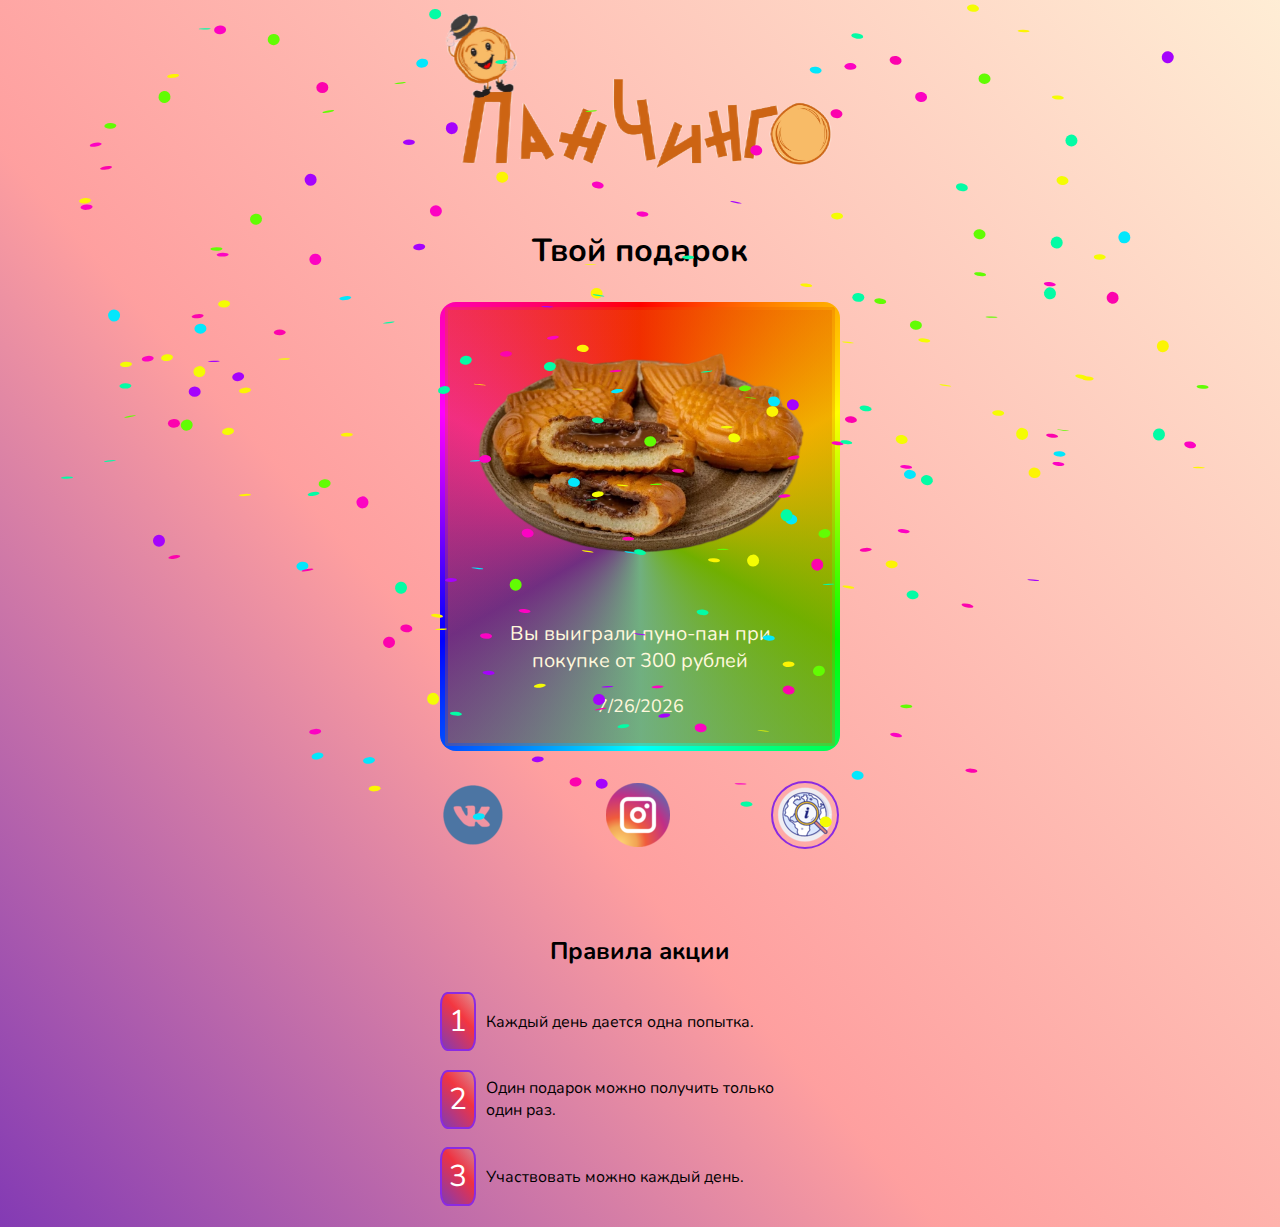
==== panchingo/index.html @ 8d409df4 "add panchingo" ====
<!doctype html><html lang="en"><head><meta charset="UTF-8"/><meta http-equiv="X-UA-Compatible" content="IE=edge"/><meta name="viewport" content="width=device-width,initial-scale=1"/><title>Document</title><link rel="preconnect" href="https://fonts.googleapis.com"><link rel="preconnect" href="https://fonts.gstatic.com" crossorigin><link href="https://fonts.googleapis.com/css2?family=Alegreya+Sans+SC:ital,wght@0,400;0,700;1,500&family=Fredoka+One&family=Hind+Madurai:wght@300;400&family=Montserrat:wght@400;700&family=Nunito&family=Poppins:wght@400;500;700&family=Roboto&display=swap" rel="stylesheet"><script defer="defer" src="bundle.js"></script><link href="main.css" rel="stylesheet"></head><body><div class="wrapper"><div class="headr-banner"><img src="./image/panchingopng.png" class="header-img" alt=""></div><h1 class="title">Твой подарок</h1><div class="surprice-wrapper"><img class="surprice-img" src="./image/panchingopng.png" alt=""><p class="surprice"></p><p class="surprice-data"></p></div><div class="social-block"><a href="https://vk.com/pan_chingo"><img src="./image/icon-vk.png" alt="vk"></a><a href="#"><img src="./image/insta.png" alt="vk"></a><a href="#"><img class="social-internet" src="./image/youtube.png" alt="vk"></a></div><div class="rules"><h2 class="rules-title">Правила акции</h2><ul class="rules-box"><li class="rules-description"><span class="rules-description_number">1</span><p class="rules-description_text">Каждый день дается одна попытка.</p></li><li class="rules-description"><span class="rules-description_number">2</span><p class="rules-description_text">Один подарок можно получить только один раз.</p></li><li class="rules-description"><span class="rules-description_number">3</span><p class="rules-description_text">Участвовать можно каждый день.</p></li></ul></div></div><img class="hiden" src="./image/sosiskavteste.png" alt=""> <img class="hiden" src="./image/panchingo.png" alt=""> <img class="hiden" src="./image/punopan.png" alt=""> <img class="hiden" src="./image/wanga.png" alt=""></body></html>
---- panchingo/main.css ----
body{background:linear-gradient(49deg,#833ab4,rgba(253,29,29,.425) 40%,rgba(252,176,69,.229));font-family:Alegreya Sans SC,sans-serif;font-family:Fredoka One,cursive;font-family:Hind Madurai,sans-serif;font-family:Montserrat,sans-serif;font-family:Nunito,sans-serif;min-height:1vh}.wrapper{margin:0 auto;max-width:500px}._container{margin:0 auto;max-width:1460px}.header-img{width:100%}.title{text-align:center}.surprice-wrapper{background:radial-gradient(circle at 100% 100%,rgba(227,94,0,.29) 0,rgba(227,94,0,.29) 3px,transparent 0) 0 0/8px 8px no-repeat,radial-gradient(circle at 0 100%,rgba(227,94,0,.29) 0,rgba(227,94,0,.29) 3px,transparent 0) 100% 0/8px 8px no-repeat,radial-gradient(circle at 100% 0,rgba(227,94,0,.29) 0,rgba(227,94,0,.29) 3px,transparent 0) 0 100%/8px 8px no-repeat,radial-gradient(circle at 0 0,rgba(227,94,0,.29) 0,rgba(227,94,0,.29) 3px,transparent 0) 100% 100%/8px 8px no-repeat,linear-gradient(rgba(227,94,0,.29),rgba(227,94,0,.29)) 50% 50%/calc(100% - 10px) calc(100% - 16px) no-repeat,linear-gradient(rgba(227,94,0,.29),rgba(227,94,0,.29)) 50% 50%/calc(100% - 16px) calc(100% - 10px) no-repeat,conic-gradient(red 0,#ff0 16.67%,#0f0 33.33%,#0ff 50%,#00f 66.67%,#f0f 83.33%,red 100%);border-radius:16px;box-sizing:border-box;margin:30px auto;max-width:80%;min-height:370px;overflow:hidden;padding:15px;position:relative}.surprice-sacsses{height:100%;left:50%;position:absolute;top:50%;width:50%}.surprice-img{max-width:100%}.surprice{font-size:20px;padding:0 30px}.surprice,.surprice-data{color:#fff8dc;text-align:center}.surprice-data{font-size:18px}.link-panchingo{background-color:#8a2be2;border-radius:1.125rem;color:#fff;display:block;margin:0 auto;max-width:70%;padding:.5rem 1rem;text-align:center;text-decoration:none}.rules{margin-top:80px}.rules-list{display:flex;flex-direction:column}.rules-description{align-items:center;display:flex;padding:5px 10px}.rules-box{display:flex;flex-direction:column;list-style-type:none}.rules-title{text-align:center}.rules-description_text{max-width:70%}.rules-description_number{background:#833ab4;background:linear-gradient(49deg,#833ab4,rgba(253,29,29,.747) 61%,rgba(252,176,69,.229));border:2px solid #8a2be2;border-radius:21%;color:#fff;font-size:30px;margin-right:10px;max-width:max-content;padding:7px}.social-block{align-items:center;display:flex;justify-content:space-between;justify-content:space-around;margin-bottom:30px;max-width:100%}.social-internet{border:2px solid #8a2be2;border-radius:50%}.hiden{display:none}
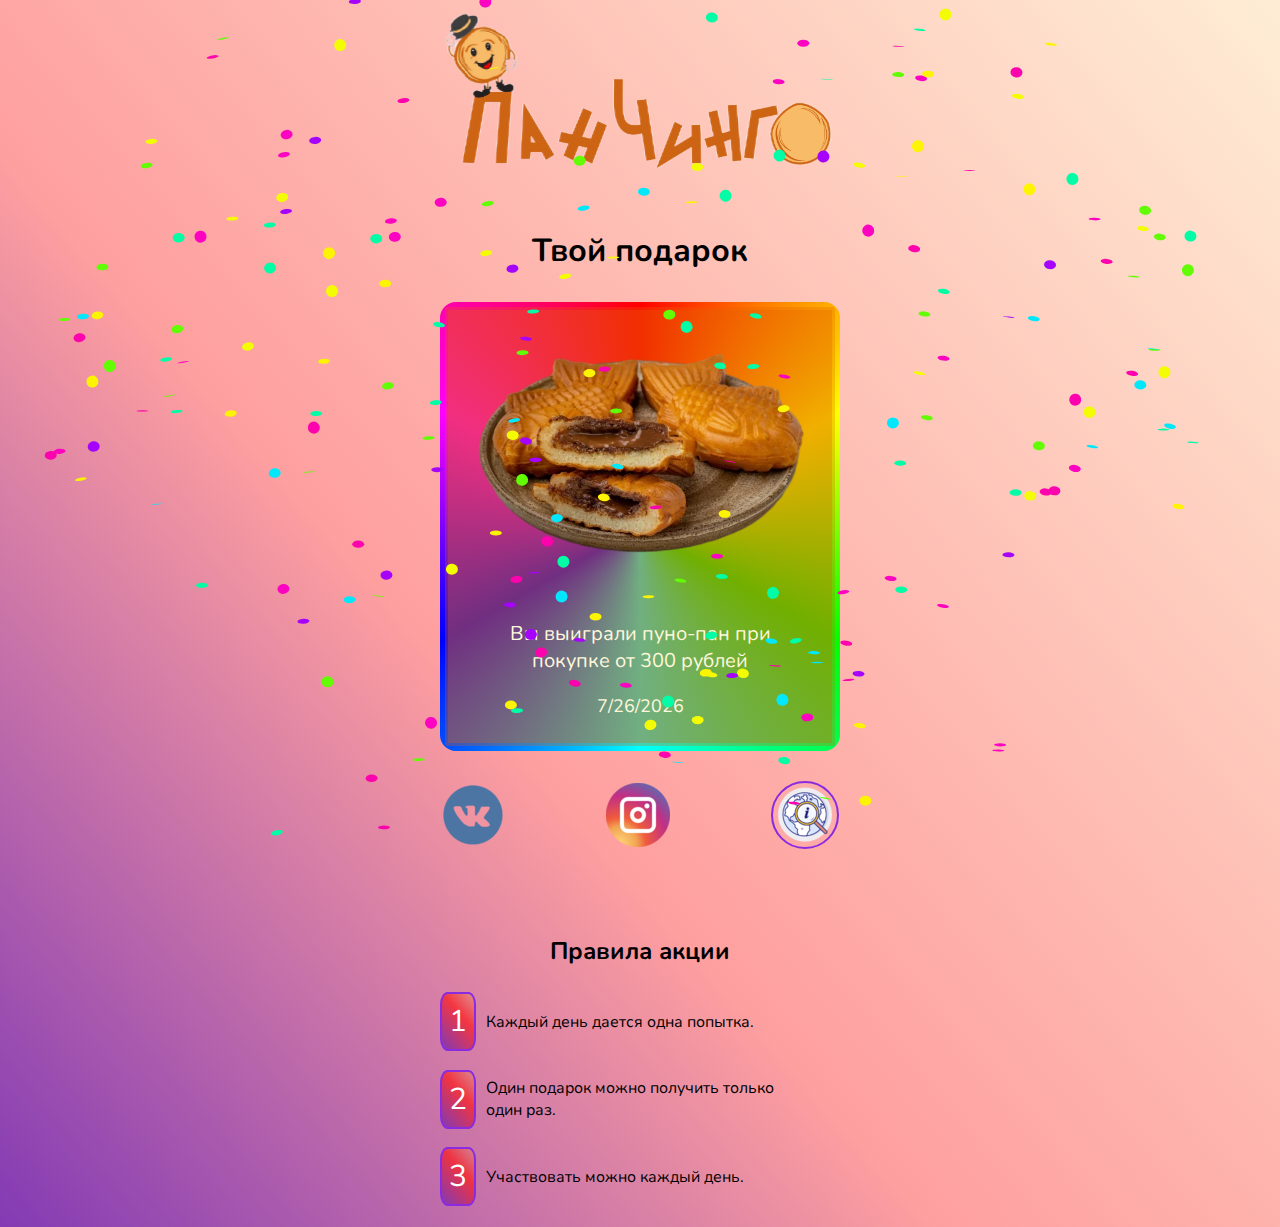
==== commit 91ec95e3: "fix panchingo" ====
--- a/panchingo/index.html
+++ b/panchingo/index.html
@@ -1 +1 @@
-<!doctype html><html lang="en"><head><meta charset="UTF-8"/><meta http-equiv="X-UA-Compatible" content="IE=edge"/><meta name="viewport" content="width=device-width,initial-scale=1"/><title>Document</title><link rel="preconnect" href="https://fonts.googleapis.com"><link rel="preconnect" href="https://fonts.gstatic.com" crossorigin><link href="https://fonts.googleapis.com/css2?family=Alegreya+Sans+SC:ital,wght@0,400;0,700;1,500&family=Fredoka+One&family=Hind+Madurai:wght@300;400&family=Montserrat:wght@400;700&family=Nunito&family=Poppins:wght@400;500;700&family=Roboto&display=swap" rel="stylesheet"><script defer="defer" src="bundle.js"></script><link href="main.css" rel="stylesheet"></head><body><div class="wrapper"><div class="headr-banner"><img src="./image/panchingopng.png" class="header-img" alt=""></div><h1 class="title">Твой подарок</h1><div class="surprice-wrapper"><img class="surprice-img" src="./image/panchingopng.png" alt=""><p class="surprice"></p><p class="surprice-data"></p></div><div class="social-block"><a href="https://vk.com/pan_chingo"><img src="./image/icon-vk.png" alt="vk"></a><a href="#"><img src="./image/insta.png" alt="vk"></a><a href="#"><img class="social-internet" src="./image/youtube.png" alt="vk"></a></div><div class="rules"><h2 class="rules-title">Правила акции</h2><ul class="rules-box"><li class="rules-description"><span class="rules-description_number">1</span><p class="rules-description_text">Каждый день дается одна попытка.</p></li><li class="rules-description"><span class="rules-description_number">2</span><p class="rules-description_text">Один подарок можно получить только один раз.</p></li><li class="rules-description"><span class="rules-description_number">3</span><p class="rules-description_text">Участвовать можно каждый день.</p></li></ul></div></div><img class="hiden" src="./image/sosiskavteste.png" alt=""> <img class="hiden" src="./image/panchingo.png" alt=""> <img class="hiden" src="./image/punopan.png" alt=""> <img class="hiden" src="./image/wanga.png" alt=""></body></html>+<!doctype html><html lang="en"><head><meta charset="UTF-8"/><meta http-equiv="X-UA-Compatible" content="IE=edge"/><meta name="viewport" content="width=device-width,initial-scale=1"/><title>Document</title><link rel="preconnect" href="https://fonts.googleapis.com"><link rel="preconnect" href="https://fonts.gstatic.com" crossorigin><link href="https://fonts.googleapis.com/css2?family=Alegreya+Sans+SC:ital,wght@0,400;0,700;1,500&family=Fredoka+One&family=Hind+Madurai:wght@300;400&family=Montserrat:wght@400;700&family=Nunito&family=Poppins:wght@400;500;700&family=Roboto&display=swap" rel="stylesheet"><script defer="defer" src="bundle.js"></script><link href="main.css" rel="stylesheet"></head><body><div class="wrapper"><div class="headr-banner"><img src="./image/panchingopng.png" class="header-img" alt=""></div><h1 class="title">Твой подарок</h1><div class="surprice-wrapper"><img class="surprice-img" src="./image/panchingopng.png" alt=""><p class="surprice"></p><p class="surprice-data"></p></div><div class="social-block"><a href="https://vk.com/pan_chingo"><img src="./image/icon-vk.png" alt="vk"></a><a href="#"><img src="./image/insta.png" alt="vk"></a><a href="#"><img class="social-internet" src="./image/youtube.png" alt="vk"></a></div><div class="rules"><h2 class="rules-title">Правила акции</h2><ul class="rules-box"><li class="rules-description"><span class="rules-description_number">1</span><p class="rules-description_text">Каждый день дается одна попытка.</p></li><li class="rules-description"><span class="rules-description_number">2</span><p class="rules-description_text">Один подарок можно получить только один раз.</p></li><li class="rules-description"><span class="rules-description_number">3</span><p class="rules-description_text">Участвовать можно каждый день.</p></li></ul></div></div><img class="hiden" src="./image/sosiskavteste.png" alt=""> <img class="hiden" src="./image/panchingo.png" alt=""> <img class="hiden" src="./image/punopan.png" alt=""> <img class="hiden" src="./image/wanga.png" alt=""></body><div class="loading-mask"></div></html>--- a/panchingo/main.css
+++ b/panchingo/main.css
@@ -1 +1 @@
-body{background:linear-gradient(49deg,#833ab4,rgba(253,29,29,.425) 40%,rgba(252,176,69,.229));font-family:Alegreya Sans SC,sans-serif;font-family:Fredoka One,cursive;font-family:Hind Madurai,sans-serif;font-family:Montserrat,sans-serif;font-family:Nunito,sans-serif;min-height:1vh}.wrapper{margin:0 auto;max-width:500px}._container{margin:0 auto;max-width:1460px}.header-img{width:100%}.title{text-align:center}.surprice-wrapper{background:radial-gradient(circle at 100% 100%,rgba(227,94,0,.29) 0,rgba(227,94,0,.29) 3px,transparent 0) 0 0/8px 8px no-repeat,radial-gradient(circle at 0 100%,rgba(227,94,0,.29) 0,rgba(227,94,0,.29) 3px,transparent 0) 100% 0/8px 8px no-repeat,radial-gradient(circle at 100% 0,rgba(227,94,0,.29) 0,rgba(227,94,0,.29) 3px,transparent 0) 0 100%/8px 8px no-repeat,radial-gradient(circle at 0 0,rgba(227,94,0,.29) 0,rgba(227,94,0,.29) 3px,transparent 0) 100% 100%/8px 8px no-repeat,linear-gradient(rgba(227,94,0,.29),rgba(227,94,0,.29)) 50% 50%/calc(100% - 10px) calc(100% - 16px) no-repeat,linear-gradient(rgba(227,94,0,.29),rgba(227,94,0,.29)) 50% 50%/calc(100% - 16px) calc(100% - 10px) no-repeat,conic-gradient(red 0,#ff0 16.67%,#0f0 33.33%,#0ff 50%,#00f 66.67%,#f0f 83.33%,red 100%);border-radius:16px;box-sizing:border-box;margin:30px auto;max-width:80%;min-height:370px;overflow:hidden;padding:15px;position:relative}.surprice-sacsses{height:100%;left:50%;position:absolute;top:50%;width:50%}.surprice-img{max-width:100%}.surprice{font-size:20px;padding:0 30px}.surprice,.surprice-data{color:#fff8dc;text-align:center}.surprice-data{font-size:18px}.link-panchingo{background-color:#8a2be2;border-radius:1.125rem;color:#fff;display:block;margin:0 auto;max-width:70%;padding:.5rem 1rem;text-align:center;text-decoration:none}.rules{margin-top:80px}.rules-list{display:flex;flex-direction:column}.rules-description{align-items:center;display:flex;padding:5px 10px}.rules-box{display:flex;flex-direction:column;list-style-type:none}.rules-title{text-align:center}.rules-description_text{max-width:70%}.rules-description_number{background:#833ab4;background:linear-gradient(49deg,#833ab4,rgba(253,29,29,.747) 61%,rgba(252,176,69,.229));border:2px solid #8a2be2;border-radius:21%;color:#fff;font-size:30px;margin-right:10px;max-width:max-content;padding:7px}.social-block{align-items:center;display:flex;justify-content:space-between;justify-content:space-around;margin-bottom:30px;max-width:100%}.social-internet{border:2px solid #8a2be2;border-radius:50%}.hiden{display:none}+body{background:linear-gradient(49deg,#833ab4,rgba(253,29,29,.425) 40%,rgba(252,176,69,.229));font-family:Alegreya Sans SC,sans-serif;font-family:Fredoka One,cursive;font-family:Hind Madurai,sans-serif;font-family:Montserrat,sans-serif;font-family:Nunito,sans-serif;min-height:1vh}.wrapper{margin:0 auto;max-width:500px}._container{margin:0 auto;max-width:1460px}.header-img{width:100%}.title{text-align:center}.surprice-wrapper{background:radial-gradient(circle at 100% 100%,rgba(227,94,0,.29) 0,rgba(227,94,0,.29) 3px,transparent 0) 0 0/8px 8px no-repeat,radial-gradient(circle at 0 100%,rgba(227,94,0,.29) 0,rgba(227,94,0,.29) 3px,transparent 0) 100% 0/8px 8px no-repeat,radial-gradient(circle at 100% 0,rgba(227,94,0,.29) 0,rgba(227,94,0,.29) 3px,transparent 0) 0 100%/8px 8px no-repeat,radial-gradient(circle at 0 0,rgba(227,94,0,.29) 0,rgba(227,94,0,.29) 3px,transparent 0) 100% 100%/8px 8px no-repeat,linear-gradient(rgba(227,94,0,.29),rgba(227,94,0,.29)) 50% 50%/calc(100% - 10px) calc(100% - 16px) no-repeat,linear-gradient(rgba(227,94,0,.29),rgba(227,94,0,.29)) 50% 50%/calc(100% - 16px) calc(100% - 10px) no-repeat,conic-gradient(red 0,#ff0 16.67%,#0f0 33.33%,#0ff 50%,#00f 66.67%,#f0f 83.33%,red 100%);border-radius:16px;box-sizing:border-box;margin:30px auto;max-width:80%;min-height:370px;overflow:hidden;padding:15px;position:relative}.surprice-sacsses{height:100%;left:50%;position:absolute;top:50%;width:50%}.surprice-img{max-width:100%}.surprice{font-size:20px;padding:0 30px}.surprice,.surprice-data{color:#fff8dc;text-align:center}.surprice-data{font-size:18px}.link-panchingo{background-color:#8a2be2;border-radius:1.125rem;color:#fff;display:block;margin:0 auto;max-width:70%;padding:.5rem 1rem;text-align:center;text-decoration:none}.rules{margin-top:80px}.rules-list{display:flex;flex-direction:column}.rules-description{align-items:center;display:flex;padding:5px 10px}.rules-box{display:flex;flex-direction:column;list-style-type:none}.rules-title{text-align:center}.rules-description_text{max-width:70%}.rules-description_number{background:#833ab4;background:linear-gradient(49deg,#833ab4,rgba(253,29,29,.747) 61%,rgba(252,176,69,.229));border:2px solid #8a2be2;border-radius:21%;color:#fff;font-size:30px;margin-right:10px;max-width:max-content;padding:7px}.social-block{align-items:center;display:flex;justify-content:space-between;justify-content:space-around;margin-bottom:30px;max-width:100%}.social-internet{border:2px solid #8a2be2;border-radius:50%}.hiden{display:none}.loading-mask{background-color:#fff;height:100%;left:0;position:fixed;top:0;width:100%;z-index:9999}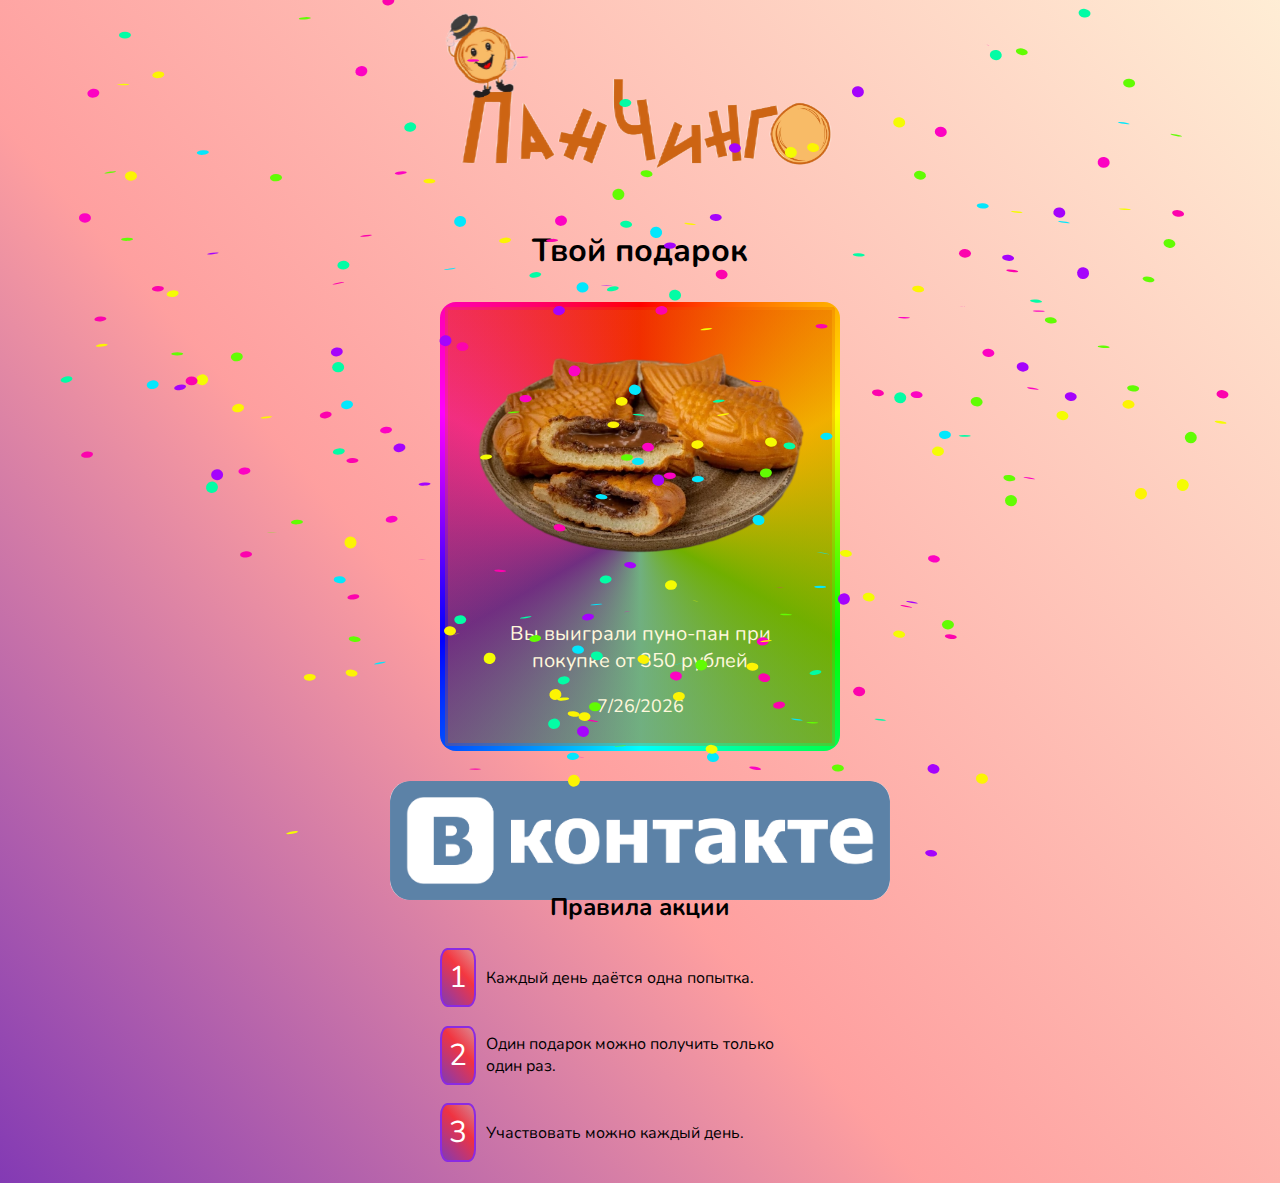
==== commit 67480a89: "add image" ====
--- a/panchingo/index.html
+++ b/panchingo/index.html
@@ -1 +1 @@
-<!doctype html><html lang="en"><head><meta charset="UTF-8"/><meta http-equiv="X-UA-Compatible" content="IE=edge"/><meta name="viewport" content="width=device-width,initial-scale=1"/><title>Document</title><link rel="preconnect" href="https://fonts.googleapis.com"><link rel="preconnect" href="https://fonts.gstatic.com" crossorigin><link href="https://fonts.googleapis.com/css2?family=Alegreya+Sans+SC:ital,wght@0,400;0,700;1,500&family=Fredoka+One&family=Hind+Madurai:wght@300;400&family=Montserrat:wght@400;700&family=Nunito&family=Poppins:wght@400;500;700&family=Roboto&display=swap" rel="stylesheet"><script defer="defer" src="bundle.js"></script><link href="main.css" rel="stylesheet"></head><body><div class="wrapper"><div class="headr-banner"><img src="./image/panchingopng.png" class="header-img" alt=""></div><h1 class="title">Твой подарок</h1><div class="surprice-wrapper"><img class="surprice-img" src="./image/panchingopng.png" alt=""><p class="surprice"></p><p class="surprice-data"></p></div><div class="social-block"><a href="https://vk.com/pan_chingo"><img src="./image/icon-vk.png" alt="vk"></a><a href="#"><img src="./image/insta.png" alt="vk"></a><a href="#"><img class="social-internet" src="./image/youtube.png" alt="vk"></a></div><div class="rules"><h2 class="rules-title">Правила акции</h2><ul class="rules-box"><li class="rules-description"><span class="rules-description_number">1</span><p class="rules-description_text">Каждый день дается одна попытка.</p></li><li class="rules-description"><span class="rules-description_number">2</span><p class="rules-description_text">Один подарок можно получить только один раз.</p></li><li class="rules-description"><span class="rules-description_number">3</span><p class="rules-description_text">Участвовать можно каждый день.</p></li></ul></div></div><img class="hiden" src="./image/sosiskavteste.png" alt=""> <img class="hiden" src="./image/panchingo.png" alt=""> <img class="hiden" src="./image/punopan.png" alt=""> <img class="hiden" src="./image/wanga.png" alt=""></body><div class="loading-mask"></div></html>+<!doctype html><html lang="en"><head><meta charset="UTF-8"/><meta http-equiv="X-UA-Compatible" content="IE=edge"/><meta name="viewport" content="width=device-width,initial-scale=1"/><title>Document</title><link rel="preconnect" href="https://fonts.googleapis.com"><link rel="preconnect" href="https://fonts.gstatic.com" crossorigin><link href="https://fonts.googleapis.com/css2?family=Alegreya+Sans+SC:ital,wght@0,400;0,700;1,500&family=Fredoka+One&family=Hind+Madurai:wght@300;400&family=Montserrat:wght@400;700&family=Nunito&family=Poppins:wght@400;500;700&family=Roboto&display=swap" rel="stylesheet"><script defer="defer" src="bundle.js"></script><link href="main.css" rel="stylesheet"></head><body><div class="wrapper"><div class="headr-banner"><img src="./image/panchingopng.png" class="header-img" alt=""></div><h1 class="title">Твой подарок</h1><div class="surprice-wrapper"><img class="surprice-img" src="./image/panchingopng.png" alt=""><p class="surprice"></p><p class="surprice-data"></p></div><div class="social-block"><a href="https://vk.com/pan_chingo"><img class="social-vk" src="./image/icon-vk.jpg" alt="vk"></a></div><div class="rules"><h2 class="rules-title">Правила акции</h2><ul class="rules-box"><li class="rules-description"><span class="rules-description_number">1</span><p class="rules-description_text">Каждый день даётся одна попытка.</p></li><li class="rules-description"><span class="rules-description_number">2</span><p class="rules-description_text">Один подарок можно получить только один раз.</p></li><li class="rules-description"><span class="rules-description_number">3</span><p class="rules-description_text">Участвовать можно каждый день.</p></li></ul></div></div><img class="hiden" src="./image/sosiskavteste.png" alt=""> <img class="hiden" src="./image/panchingo.png" alt=""> <img class="hiden" src="./image/punopan.png" alt=""> <img class="hiden" src="./image/wanga.png" alt=""></body><div class="loading-mask"></div></html>--- a/panchingo/main.css
+++ b/panchingo/main.css
@@ -1 +1 @@
-body{background:linear-gradient(49deg,#833ab4,rgba(253,29,29,.425) 40%,rgba(252,176,69,.229));font-family:Alegreya Sans SC,sans-serif;font-family:Fredoka One,cursive;font-family:Hind Madurai,sans-serif;font-family:Montserrat,sans-serif;font-family:Nunito,sans-serif;min-height:1vh}.wrapper{margin:0 auto;max-width:500px}._container{margin:0 auto;max-width:1460px}.header-img{width:100%}.title{text-align:center}.surprice-wrapper{background:radial-gradient(circle at 100% 100%,rgba(227,94,0,.29) 0,rgba(227,94,0,.29) 3px,transparent 0) 0 0/8px 8px no-repeat,radial-gradient(circle at 0 100%,rgba(227,94,0,.29) 0,rgba(227,94,0,.29) 3px,transparent 0) 100% 0/8px 8px no-repeat,radial-gradient(circle at 100% 0,rgba(227,94,0,.29) 0,rgba(227,94,0,.29) 3px,transparent 0) 0 100%/8px 8px no-repeat,radial-gradient(circle at 0 0,rgba(227,94,0,.29) 0,rgba(227,94,0,.29) 3px,transparent 0) 100% 100%/8px 8px no-repeat,linear-gradient(rgba(227,94,0,.29),rgba(227,94,0,.29)) 50% 50%/calc(100% - 10px) calc(100% - 16px) no-repeat,linear-gradient(rgba(227,94,0,.29),rgba(227,94,0,.29)) 50% 50%/calc(100% - 16px) calc(100% - 10px) no-repeat,conic-gradient(red 0,#ff0 16.67%,#0f0 33.33%,#0ff 50%,#00f 66.67%,#f0f 83.33%,red 100%);border-radius:16px;box-sizing:border-box;margin:30px auto;max-width:80%;min-height:370px;overflow:hidden;padding:15px;position:relative}.surprice-sacsses{height:100%;left:50%;position:absolute;top:50%;width:50%}.surprice-img{max-width:100%}.surprice{font-size:20px;padding:0 30px}.surprice,.surprice-data{color:#fff8dc;text-align:center}.surprice-data{font-size:18px}.link-panchingo{background-color:#8a2be2;border-radius:1.125rem;color:#fff;display:block;margin:0 auto;max-width:70%;padding:.5rem 1rem;text-align:center;text-decoration:none}.rules{margin-top:80px}.rules-list{display:flex;flex-direction:column}.rules-description{align-items:center;display:flex;padding:5px 10px}.rules-box{display:flex;flex-direction:column;list-style-type:none}.rules-title{text-align:center}.rules-description_text{max-width:70%}.rules-description_number{background:#833ab4;background:linear-gradient(49deg,#833ab4,rgba(253,29,29,.747) 61%,rgba(252,176,69,.229));border:2px solid #8a2be2;border-radius:21%;color:#fff;font-size:30px;margin-right:10px;max-width:max-content;padding:7px}.social-block{align-items:center;display:flex;justify-content:space-between;justify-content:space-around;margin-bottom:30px;max-width:100%}.social-internet{border:2px solid #8a2be2;border-radius:50%}.hiden{display:none}.loading-mask{background-color:#fff;height:100%;left:0;position:fixed;top:0;width:100%;z-index:9999}+body{background:linear-gradient(49deg,#833ab4,rgba(253,29,29,.425) 40%,rgba(252,176,69,.229));font-family:Alegreya Sans SC,sans-serif;font-family:Fredoka One,cursive;font-family:Hind Madurai,sans-serif;font-family:Montserrat,sans-serif;font-family:Nunito,sans-serif;min-height:1vh}.wrapper{margin:0 auto;max-width:500px}._container{margin:0 auto;max-width:1460px}.header-img{width:100%}.title{text-align:center}.surprice-wrapper{background:radial-gradient(circle at 100% 100%,rgba(227,94,0,.29) 0,rgba(227,94,0,.29) 3px,transparent 0) 0 0/8px 8px no-repeat,radial-gradient(circle at 0 100%,rgba(227,94,0,.29) 0,rgba(227,94,0,.29) 3px,transparent 0) 100% 0/8px 8px no-repeat,radial-gradient(circle at 100% 0,rgba(227,94,0,.29) 0,rgba(227,94,0,.29) 3px,transparent 0) 0 100%/8px 8px no-repeat,radial-gradient(circle at 0 0,rgba(227,94,0,.29) 0,rgba(227,94,0,.29) 3px,transparent 0) 100% 100%/8px 8px no-repeat,linear-gradient(rgba(227,94,0,.29),rgba(227,94,0,.29)) 50% 50%/calc(100% - 10px) calc(100% - 16px) no-repeat,linear-gradient(rgba(227,94,0,.29),rgba(227,94,0,.29)) 50% 50%/calc(100% - 16px) calc(100% - 10px) no-repeat,conic-gradient(red 0,#ff0 16.67%,#0f0 33.33%,#0ff 50%,#00f 66.67%,#f0f 83.33%,red 100%);border-radius:16px;box-sizing:border-box;margin:30px auto;max-width:80%;min-height:370px;overflow:hidden;padding:15px;position:relative}.surprice-sacsses{height:100%;left:50%;position:absolute;top:50%;width:50%}.surprice-img{max-width:100%}.surprice{font-size:20px;padding:0 30px}.surprice,.surprice-data{color:#fff8dc;text-align:center}.surprice-data{font-size:18px}.link-panchingo{background-color:#8a2be2;border-radius:1.125rem;color:#fff;display:block;margin:0 auto;max-width:70%;padding:.5rem 1rem;text-align:center;text-decoration:none}.rules{margin-top:80px}.rules-list{display:flex;flex-direction:column}.rules-description{align-items:center;display:flex;padding:5px 10px}.rules-box{display:flex;flex-direction:column;list-style-type:none}.rules-title{text-align:center}.rules-description_text{max-width:70%}.rules-description_number{background:#833ab4;background:linear-gradient(49deg,#833ab4,rgba(253,29,29,.747) 61%,rgba(252,176,69,.229));border:2px solid #8a2be2;border-radius:21%;color:#fff;font-size:30px;margin-right:10px;max-width:max-content;padding:7px}.social-block{height:30px;margin-bottom:30px;max-width:100%}.social-vk{border-radius:20px;width:100%}.social-internet{border:2px solid #8a2be2;border-radius:50%}.hiden{display:none}.loading-mask{background-color:#fff;height:100%;left:0;position:fixed;top:0;width:100%;z-index:9999}